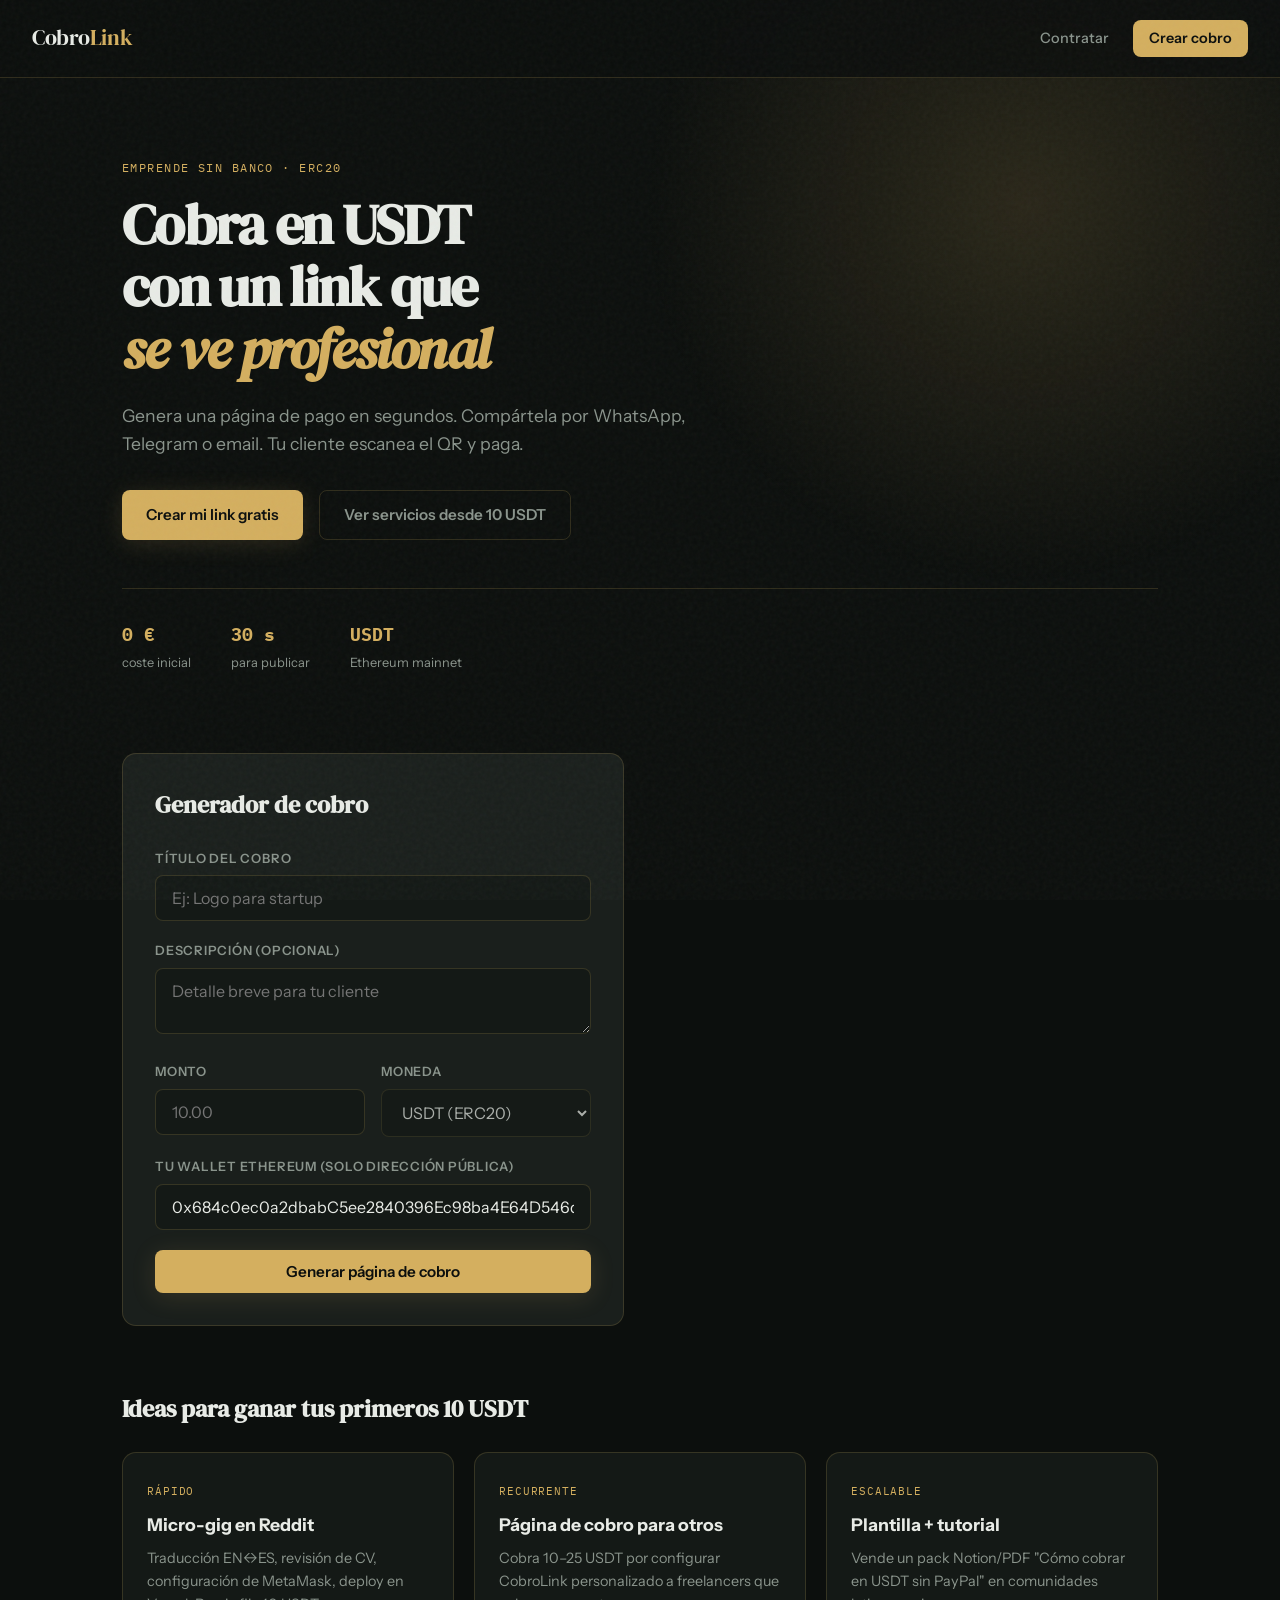
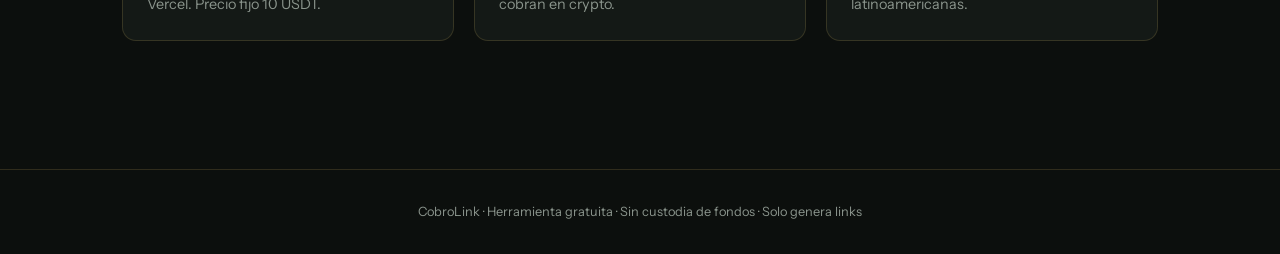
==== index.html @ 2c89b264 "Launch CobroLink: free USDT payment page generator Static site for creating shareable ERC20 payment " ====
<!DOCTYPE html>
<html lang="es">
<head>
  <meta charset="UTF-8">
  <meta name="viewport" content="width=device-width, initial-scale=1.0">
  <title>CobroLink — Página de cobro USDT en 30 segundos</title>
  <meta name="description" content="Genera links de pago profesionales para USDT (ERC20). Gratis, sin registro, listo para compartir.">
  <meta property="og:title" content="CobroLink — Cobra en USDT con un link">
  <meta property="og:description" content="Generador gratis de páginas de cobro USDT (ERC20). Sin registro.">
  <meta property="og:url" content="https://gonner22.github.io/cobrolink/">
  <meta name="twitter:card" content="summary">
  <link rel="preconnect" href="https://fonts.googleapis.com">
  <link rel="preconnect" href="https://fonts.gstatic.com" crossorigin>
  <link href="https://fonts.googleapis.com/css2?family=DM+Serif+Display:ital@0;1&family=IBM+Plex+Mono:wght@400;500;600&family=Instrument+Sans:wght@400;500;600;700&display=swap" rel="stylesheet">
  <link rel="stylesheet" href="styles.css">
</head>
<body>
  <div class="grain"></div>

  <header class="site-header">
    <a href="index.html" class="logo">Cobro<span>Link</span></a>
    <nav>
      <a href="servicios.html">Contratar</a>
      <a href="#generador" class="nav-cta">Crear cobro</a>
    </nav>
  </header>

  <main>
    <section class="hero">
      <p class="eyebrow">Emprende sin banco · ERC20</p>
      <h1>Cobra en USDT con un link que <em>se ve profesional</em></h1>
      <p class="hero-sub">Genera una página de pago en segundos. Compártela por WhatsApp, Telegram o email. Tu cliente escanea el QR y paga.</p>
      <div class="hero-actions">
        <a href="#generador" class="btn btn-primary">Crear mi link gratis</a>
        <a href="servicios.html" class="btn btn-ghost">Ver servicios desde 10 USDT</a>
      </div>
      <div class="hero-stats">
        <div><strong>0 €</strong><span>coste inicial</span></div>
        <div><strong>30 s</strong><span>para publicar</span></div>
        <div><strong>USDT</strong><span>Ethereum mainnet</span></div>
      </div>
    </section>

    <section id="generador" class="generator">
      <div class="generator-card">
        <h2>Generador de cobro</h2>
        <form id="payment-form">
          <label>
            <span>Título del cobro</span>
            <input type="text" id="title" placeholder="Ej: Logo para startup" maxlength="80" required>
          </label>
          <label>
            <span>Descripción (opcional)</span>
            <textarea id="description" rows="2" placeholder="Detalle breve para tu cliente" maxlength="200"></textarea>
          </label>
          <div class="form-row">
            <label>
              <span>Monto</span>
              <input type="number" id="amount" min="0.01" step="0.01" placeholder="10.00" required>
            </label>
            <label>
              <span>Moneda</span>
              <select id="currency" disabled>
                <option value="USDT">USDT (ERC20)</option>
              </select>
            </label>
          </div>
          <label>
            <span>Tu wallet Ethereum (solo dirección pública)</span>
            <input type="text" id="address" pattern="^0x[a-fA-F0-9]{40}$" placeholder="0x..." required>
          </label>
          <button type="submit" class="btn btn-primary btn-full">Generar página de cobro</button>
        </form>
      </div>

      <div id="result" class="result hidden">
        <p class="result-label">Tu link está listo</p>
        <div class="result-url">
          <input type="text" id="share-url" readonly>
          <button type="button" id="copy-link" class="btn btn-secondary">Copiar</button>
        </div>
        <a id="preview-link" href="#" target="_blank" class="btn btn-ghost">Abrir vista previa →</a>
        <div class="share-tips">
          <h3>Cómo conseguir tu primer pago</h3>
          <ol>
            <li>Publica el link en <strong>r/slavelabour</strong> o <strong>r/forhire</strong> ofreciendo un micro-trabajo concreto.</li>
            <li>Comparte en grupos de Telegram/Discord de freelancers crypto.</li>
            <li>Ofrece algo específico: "Landing page en 24h — 10 USDT".</li>
          </ol>
        </div>
      </div>
    </section>

    <section class="ideas">
      <h2>Ideas para ganar tus primeros 10 USDT</h2>
      <div class="idea-grid">
        <article>
          <span class="idea-tag">Rápido</span>
          <h3>Micro-gig en Reddit</h3>
          <p>Traducción EN↔ES, revisión de CV, configuración de MetaMask, deploy en Vercel. Precio fijo 10 USDT.</p>
        </article>
        <article>
          <span class="idea-tag">Recurrente</span>
          <h3>Página de cobro para otros</h3>
          <p>Cobra 10–25 USDT por configurar CobroLink personalizado a freelancers que cobran en crypto.</p>
        </article>
        <article>
          <span class="idea-tag">Escalable</span>
          <h3>Plantilla + tutorial</h3>
          <p>Vende un pack Notion/PDF "Cómo cobrar en USDT sin PayPal" en comunidades latinoamericanas.</p>
        </article>
      </div>
    </section>
  </main>

  <footer class="site-footer">
    <p>CobroLink · Herramienta gratuita · Sin custodia de fondos · Solo genera links</p>
  </footer>

  <script src="app.js"></script>
</body>
</html>
---- styles.css ----
:root {
  --bg: #0c0f0d;
  --bg-elevated: #141916;
  --bg-card: #1a1f1c;
  --border: rgba(212, 175, 95, 0.18);
  --text: #e8ebe6;
  --text-muted: #8a948c;
  --accent: #d4af5f;
  --accent-dim: #a8893f;
  --accent-glow: rgba(212, 175, 95, 0.15);
  --success: #6bcf8e;
  --font-display: "DM Serif Display", Georgia, serif;
  --font-body: "Instrument Sans", system-ui, sans-serif;
  --font-mono: "IBM Plex Mono", monospace;
  --radius: 14px;
  --radius-sm: 8px;
}

*, *::before, *::after { box-sizing: border-box; margin: 0; padding: 0; }

html { scroll-behavior: smooth; }

body {
  font-family: var(--font-body);
  background: var(--bg);
  color: var(--text);
  line-height: 1.6;
  min-height: 100vh;
  position: relative;
}

.grain {
  pointer-events: none;
  position: fixed;
  inset: 0;
  z-index: 1000;
  opacity: 0.04;
  background-image: url("data:image/svg+xml,%3Csvg viewBox='0 0 256 256' xmlns='http://www.w3.org/2000/svg'%3E%3Cfilter id='n'%3E%3CfeTurbulence type='fractalNoise' baseFrequency='0.85' numOctaves='4' stitchTiles='stitch'/%3E%3C/filter%3E%3Crect width='100%25' height='100%25' filter='url(%23n)'/%3E%3C/svg%3E");
}

body::before {
  content: "";
  position: fixed;
  top: -20%;
  right: -10%;
  width: 60vw;
  height: 60vw;
  background: radial-gradient(circle, var(--accent-glow) 0%, transparent 70%);
  pointer-events: none;
}

a { color: var(--accent); text-decoration: none; }
a:hover { color: #ecd592; }

.site-header {
  display: flex;
  align-items: center;
  justify-content: space-between;
  padding: 1.25rem 2rem;
  border-bottom: 1px solid var(--border);
  position: sticky;
  top: 0;
  background: rgba(12, 15, 13, 0.85);
  backdrop-filter: blur(12px);
  z-index: 100;
}

.logo {
  font-family: var(--font-display);
  font-size: 1.35rem;
  color: var(--text);
  letter-spacing: -0.02em;
}

.logo span { color: var(--accent); }

nav { display: flex; gap: 1.5rem; align-items: center; }
nav a { color: var(--text-muted); font-size: 0.9rem; font-weight: 500; }
nav a:hover { color: var(--text); }

.nav-cta {
  background: var(--accent) !important;
  color: var(--bg) !important;
  padding: 0.45rem 1rem;
  border-radius: var(--radius-sm);
  font-weight: 600 !important;
}

.nav-cta:hover { background: #ecd592 !important; }

main { max-width: 1100px; margin: 0 auto; padding: 0 2rem 4rem; }

.hero {
  padding: 5rem 0 3rem;
  animation: fadeUp 0.8s ease both;
}

.hero-compact { padding: 3.5rem 0 2rem; }

@keyframes fadeUp {
  from { opacity: 0; transform: translateY(24px); }
  to { opacity: 1; transform: translateY(0); }
}

.eyebrow {
  font-family: var(--font-mono);
  font-size: 0.75rem;
  text-transform: uppercase;
  letter-spacing: 0.12em;
  color: var(--accent);
  margin-bottom: 1rem;
}

.hero h1 {
  font-family: var(--font-display);
  font-size: clamp(2.2rem, 5vw, 3.5rem);
  line-height: 1.12;
  letter-spacing: -0.03em;
  max-width: 14ch;
  margin-bottom: 1.25rem;
}

.hero h1 em {
  font-style: italic;
  color: var(--accent);
}

.hero-sub {
  font-size: 1.1rem;
  color: var(--text-muted);
  max-width: 52ch;
  margin-bottom: 2rem;
}

.hero-actions { display: flex; flex-wrap: wrap; gap: 1rem; margin-bottom: 3rem; }

.btn {
  display: inline-flex;
  align-items: center;
  justify-content: center;
  padding: 0.75rem 1.5rem;
  border-radius: var(--radius-sm);
  font-family: var(--font-body);
  font-size: 0.95rem;
  font-weight: 600;
  border: none;
  cursor: pointer;
  transition: transform 0.15s, background 0.15s, box-shadow 0.15s;
}

.btn:hover { transform: translateY(-1px); }

.btn-primary {
  background: var(--accent);
  color: var(--bg);
  box-shadow: 0 4px 24px var(--accent-glow);
}

.btn-primary:hover { background: #ecd592; }

.btn-secondary {
  background: var(--bg-card);
  color: var(--text);
  border: 1px solid var(--border);
}

.btn-secondary:hover { border-color: var(--accent); }

.btn-ghost {
  background: transparent;
  color: var(--text-muted);
  border: 1px solid var(--border);
}

.btn-ghost:hover { color: var(--text); border-color: var(--text-muted); }

.btn-full { width: 100%; }

.hero-stats {
  display: flex;
  gap: 2.5rem;
  padding-top: 2rem;
  border-top: 1px solid var(--border);
}

.hero-stats div { display: flex; flex-direction: column; gap: 0.2rem; }
.hero-stats strong { font-family: var(--font-mono); font-size: 1.1rem; color: var(--accent); }
.hero-stats span { font-size: 0.8rem; color: var(--text-muted); }

.generator {
  display: grid;
  grid-template-columns: 1fr 1fr;
  gap: 2rem;
  align-items: start;
  padding: 2rem 0 4rem;
}

@media (max-width: 800px) {
  .generator { grid-template-columns: 1fr; }
  .hero-stats { flex-direction: column; gap: 1rem; }
  .site-header { padding: 1rem 1.25rem; }
  main { padding: 0 1.25rem 3rem; }
}

.generator-card, .result, .service-card, .pay-card {
  background: var(--bg-card);
  border: 1px solid var(--border);
  border-radius: var(--radius);
  padding: 2rem;
}

.generator-card h2, .ideas h2, .how-it-works h2, .services + .how-it-works h2 {
  font-family: var(--font-display);
  font-size: 1.5rem;
  margin-bottom: 1.5rem;
}

label { display: block; margin-bottom: 1.25rem; }
label span {
  display: block;
  font-size: 0.8rem;
  font-weight: 600;
  color: var(--text-muted);
  margin-bottom: 0.4rem;
  text-transform: uppercase;
  letter-spacing: 0.06em;
}

input, textarea, select {
  width: 100%;
  padding: 0.75rem 1rem;
  background: var(--bg-elevated);
  border: 1px solid var(--border);
  border-radius: var(--radius-sm);
  color: var(--text);
  font-family: var(--font-body);
  font-size: 1rem;
  transition: border-color 0.15s;
}

input:focus, textarea:focus, select:focus {
  outline: none;
  border-color: var(--accent);
}

.form-row { display: grid; grid-template-columns: 1fr 1fr; gap: 1rem; }

.hidden { display: none !important; }

.result { animation: fadeUp 0.5s ease both; }

.result-label {
  font-family: var(--font-mono);
  font-size: 0.75rem;
  text-transform: uppercase;
  letter-spacing: 0.1em;
  color: var(--success);
  margin-bottom: 0.75rem;
}

.result-url {
  display: flex;
  gap: 0.5rem;
  margin-bottom: 1rem;
}

.result-url input {
  font-family: var(--font-mono);
  font-size: 0.8rem;
}

.share-tips {
  margin-top: 2rem;
  padding-top: 1.5rem;
  border-top: 1px solid var(--border);
}

.share-tips h3 { font-size: 1rem; margin-bottom: 0.75rem; }
.share-tips ol { padding-left: 1.25rem; color: var(--text-muted); font-size: 0.9rem; }
.share-tips li { margin-bottom: 0.5rem; }

.ideas { padding-bottom: 4rem; }

.idea-grid {
  display: grid;
  grid-template-columns: repeat(auto-fit, minmax(260px, 1fr));
  gap: 1.25rem;
  margin-top: 1.5rem;
}

.idea-grid article {
  background: var(--bg-elevated);
  border: 1px solid var(--border);
  border-radius: var(--radius);
  padding: 1.5rem;
  transition: border-color 0.2s;
}

.idea-grid article:hover { border-color: var(--accent-dim); }

.idea-tag {
  font-family: var(--font-mono);
  font-size: 0.7rem;
  text-transform: uppercase;
  letter-spacing: 0.08em;
  color: var(--accent);
}

.idea-grid h3 { font-size: 1.1rem; margin: 0.5rem 0; }
.idea-grid p { font-size: 0.9rem; color: var(--text-muted); }

.services {
  display: grid;
  grid-template-columns: repeat(auto-fit, minmax(280px, 1fr));
  gap: 1.5rem;
  padding-bottom: 3rem;
}

.service-card.featured {
  border-color: var(--accent-dim);
  box-shadow: 0 0 40px var(--accent-glow);
}

.service-header {
  display: flex;
  justify-content: space-between;
  align-items: flex-start;
  margin-bottom: 1rem;
}

.service-header h2 { font-family: var(--font-display); font-size: 1.25rem; max-width: 70%; }

.service-price {
  font-family: var(--font-mono);
  font-size: 1.75rem;
  color: var(--accent);
  line-height: 1;
}

.service-price small { font-size: 0.85rem; color: var(--text-muted); }

.service-card p { color: var(--text-muted); font-size: 0.9rem; margin-bottom: 1rem; }
.service-card ul { list-style: none; margin-bottom: 1.5rem; }

.service-card li {
  font-size: 0.85rem;
  color: var(--text-muted);
  padding: 0.35rem 0;
  padding-left: 1.25rem;
  position: relative;
}

.service-card li::before {
  content: "→";
  position: absolute;
  left: 0;
  color: var(--accent);
}

.how-it-works {
  padding: 2rem 0 3rem;
  border-top: 1px solid var(--border);
}

.steps-row {
  display: grid;
  grid-template-columns: repeat(auto-fit, minmax(180px, 1fr));
  gap: 1.5rem;
  margin: 1.5rem 0 2rem;
}

.steps-row div span {
  display: flex;
  align-items: center;
  justify-content: center;
  width: 2rem;
  height: 2rem;
  background: var(--accent-glow);
  border: 1px solid var(--border);
  border-radius: 50%;
  font-family: var(--font-mono);
  font-size: 0.85rem;
  color: var(--accent);
  margin-bottom: 0.75rem;
}

.steps-row p { font-size: 0.9rem; color: var(--text-muted); }

.contact-note { font-size: 0.95rem; margin-bottom: 0.5rem; }
.edit-hint { font-size: 0.8rem; color: var(--text-muted); }
.edit-hint code {
  font-family: var(--font-mono);
  background: var(--bg-elevated);
  padding: 0.15rem 0.4rem;
  border-radius: 4px;
}

.site-footer {
  text-align: center;
  padding: 2rem;
  border-top: 1px solid var(--border);
  font-size: 0.8rem;
  color: var(--text-muted);
}

.pay-page { display: flex; flex-direction: column; min-height: 100vh; }

.pay-main {
  flex: 1;
  display: flex;
  flex-direction: column;
  align-items: center;
  justify-content: center;
  padding: 2rem 1.25rem;
  max-width: 480px;
  margin: 0 auto;
  width: 100%;
}

.pay-card { width: 100%; text-align: center; animation: fadeUp 0.6s ease both; }

.pay-badge {
  font-family: var(--font-mono);
  font-size: 0.7rem;
  text-transform: uppercase;
  letter-spacing: 0.12em;
  color: var(--accent);
  margin-bottom: 0.75rem;
}

.pay-card h1 {
  font-family: var(--font-display);
  font-size: 1.75rem;
  margin-bottom: 0.5rem;
  line-height: 1.2;
}

.pay-description {
  color: var(--text-muted);
  font-size: 0.95rem;
  margin-bottom: 1.5rem;
}

.pay-amount-block {
  background: var(--bg-elevated);
  border: 1px solid var(--border);
  border-radius: var(--radius);
  padding: 1.5rem;
  margin: 1.5rem 0;
}

.pay-amount-label {
  display: block;
  font-size: 0.75rem;
  text-transform: uppercase;
  letter-spacing: 0.08em;
  color: var(--text-muted);
  margin-bottom: 0.5rem;
}

.pay-amount {
  font-family: var(--font-mono);
  font-size: 2.5rem;
  font-weight: 600;
  color: var(--accent);
  line-height: 1;
}

.pay-currency { font-size: 1rem; color: var(--text-muted); margin-left: 0.25rem; }
.pay-network { display: block; font-size: 0.75rem; color: var(--text-muted); margin-top: 0.5rem; }

.qr-wrap {
  display: inline-block;
  padding: 0.75rem;
  background: #fff;
  border-radius: var(--radius-sm);
  margin-bottom: 1.25rem;
}

.address-block { text-align: left; margin-bottom: 1.5rem; }
.address-block span {
  display: block;
  font-size: 0.75rem;
  text-transform: uppercase;
  letter-spacing: 0.06em;
  color: var(--text-muted);
  margin-bottom: 0.5rem;
}

.address-block code {
  display: block;
  font-family: var(--font-mono);
  font-size: 0.72rem;
  word-break: break-all;
  background: var(--bg-elevated);
  padding: 0.75rem;
  border-radius: var(--radius-sm);
  border: 1px solid var(--border);
  margin-bottom: 0.75rem;
  line-height: 1.5;
}

.pay-steps { text-align: left; margin-top: 1.5rem; }
.pay-steps h2 { font-size: 0.9rem; margin-bottom: 0.75rem; }
.pay-steps ol { padding-left: 1.25rem; font-size: 0.85rem; color: var(--text-muted); }
.pay-steps li { margin-bottom: 0.4rem; }

.pay-warning {
  margin-top: 1.5rem;
  font-size: 0.75rem;
  color: var(--text-muted);
  text-align: left;
  padding: 0.75rem;
  background: rgba(212, 175, 95, 0.06);
  border-radius: var(--radius-sm);
  border: 1px solid var(--border);
}

.pay-footer {
  margin-top: 1.5rem;
  font-size: 0.8rem;
  color: var(--text-muted);
}

.pay-card.error { border-color: #cf6b6b; }
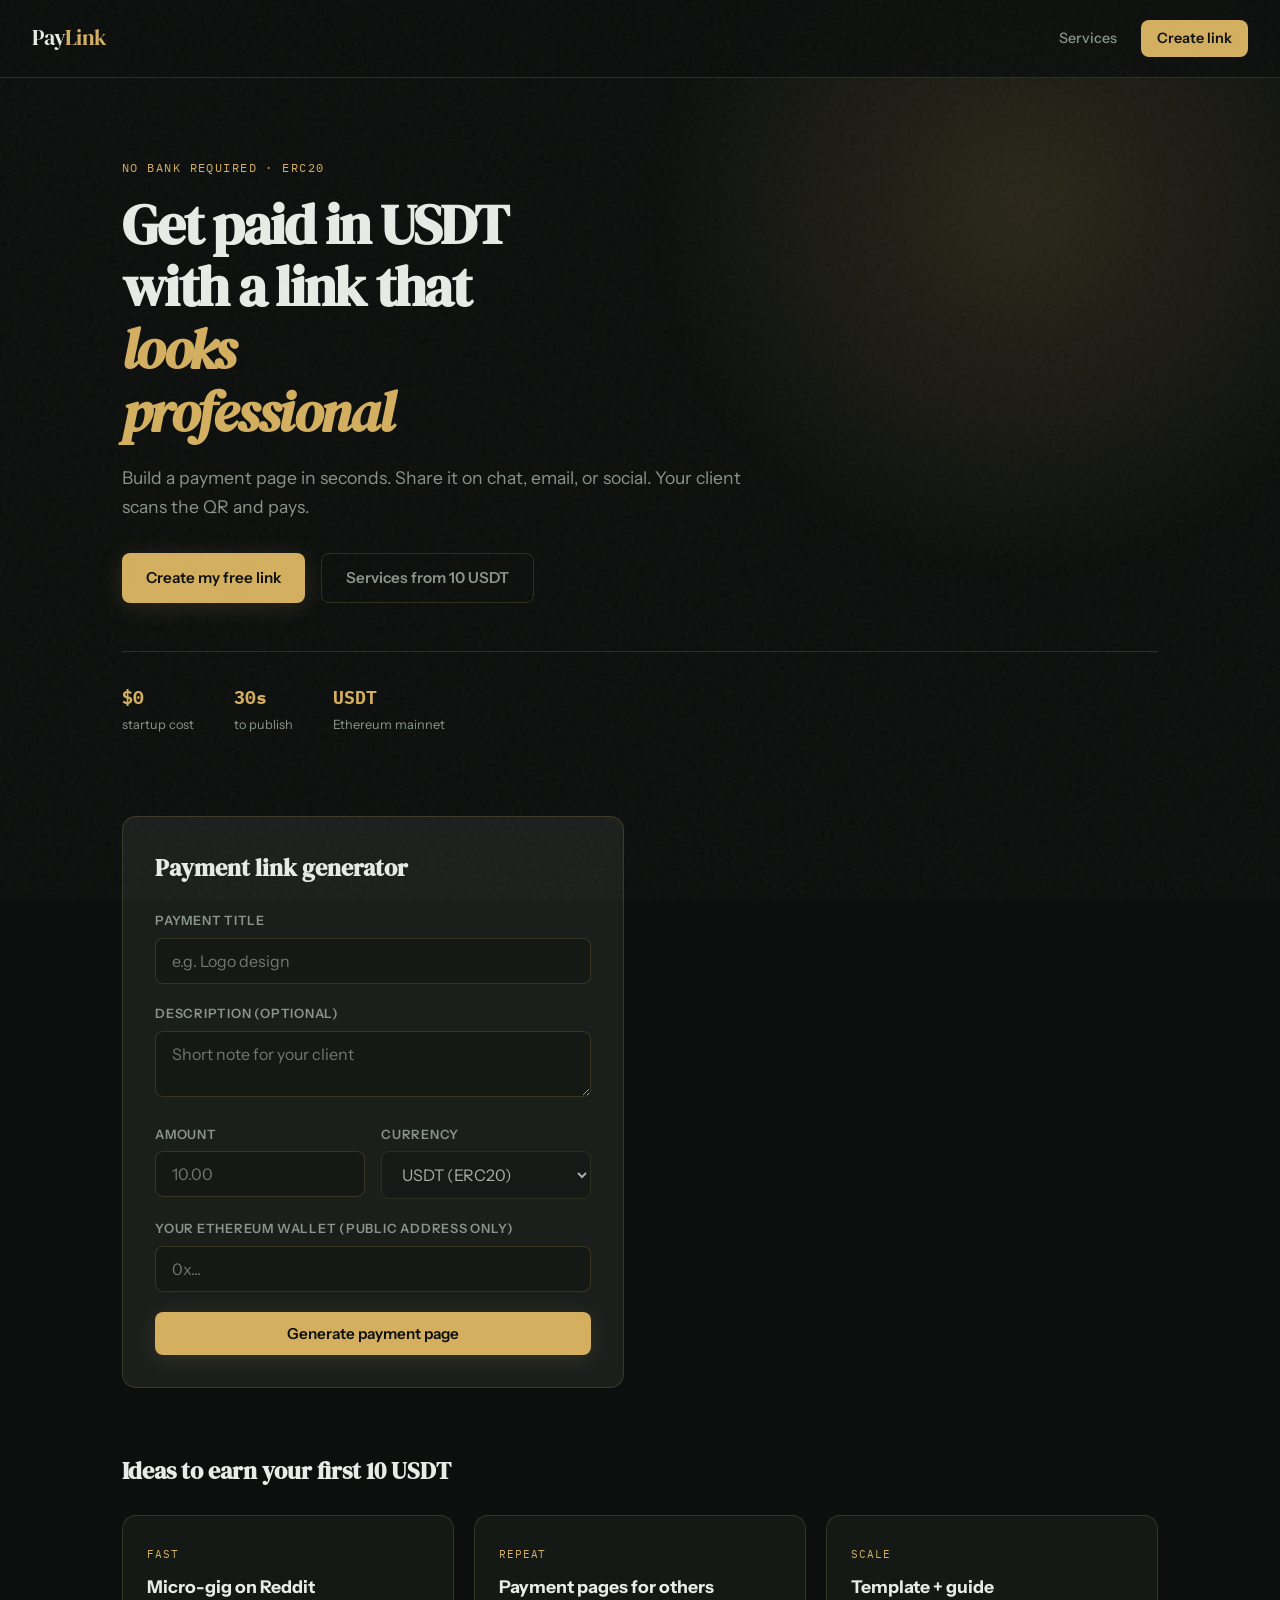
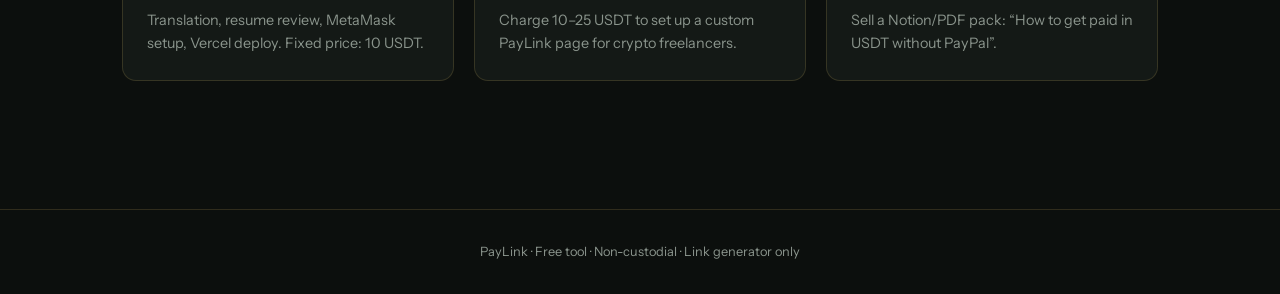
==== commit de3c74b0: "Initial release: PayLink USDT payment page generator Static, non-custodial tool for creating shareab" ====
--- a/index.html
+++ b/index.html
@@ -1,13 +1,12 @@
 <!DOCTYPE html>
-<html lang="es">
+<html lang="en">
 <head>
   <meta charset="UTF-8">
   <meta name="viewport" content="width=device-width, initial-scale=1.0">
-  <title>CobroLink — Página de cobro USDT en 30 segundos</title>
-  <meta name="description" content="Genera links de pago profesionales para USDT (ERC20). Gratis, sin registro, listo para compartir.">
-  <meta property="og:title" content="CobroLink — Cobra en USDT con un link">
-  <meta property="og:description" content="Generador gratis de páginas de cobro USDT (ERC20). Sin registro.">
-  <meta property="og:url" content="https://gonner22.github.io/cobrolink/">
+  <title>PayLink — USDT payment page in 30 seconds</title>
+  <meta name="description" content="Create professional USDT (ERC20) payment links. Free, no signup, ready to share.">
+  <meta property="og:title" content="PayLink — Get paid in USDT with a link">
+  <meta property="og:description" content="Free USDT (ERC20) payment page generator. No signup required.">
   <meta name="twitter:card" content="summary">
   <link rel="preconnect" href="https://fonts.googleapis.com">
   <link rel="preconnect" href="https://fonts.gstatic.com" crossorigin>
@@ -18,103 +17,103 @@
   <div class="grain"></div>
 
   <header class="site-header">
-    <a href="index.html" class="logo">Cobro<span>Link</span></a>
+    <a href="index.html" class="logo">Pay<span>Link</span></a>
     <nav>
-      <a href="servicios.html">Contratar</a>
-      <a href="#generador" class="nav-cta">Crear cobro</a>
+      <a href="services.html">Services</a>
+      <a href="#generator" class="nav-cta">Create link</a>
     </nav>
   </header>
 
   <main>
     <section class="hero">
-      <p class="eyebrow">Emprende sin banco · ERC20</p>
-      <h1>Cobra en USDT con un link que <em>se ve profesional</em></h1>
-      <p class="hero-sub">Genera una página de pago en segundos. Compártela por WhatsApp, Telegram o email. Tu cliente escanea el QR y paga.</p>
+      <p class="eyebrow">No bank required · ERC20</p>
+      <h1>Get paid in USDT with a link that <em>looks professional</em></h1>
+      <p class="hero-sub">Build a payment page in seconds. Share it on chat, email, or social. Your client scans the QR and pays.</p>
       <div class="hero-actions">
-        <a href="#generador" class="btn btn-primary">Crear mi link gratis</a>
-        <a href="servicios.html" class="btn btn-ghost">Ver servicios desde 10 USDT</a>
+        <a href="#generator" class="btn btn-primary">Create my free link</a>
+        <a href="services.html" class="btn btn-ghost">Services from 10 USDT</a>
       </div>
       <div class="hero-stats">
-        <div><strong>0 €</strong><span>coste inicial</span></div>
-        <div><strong>30 s</strong><span>para publicar</span></div>
+        <div><strong>$0</strong><span>startup cost</span></div>
+        <div><strong>30s</strong><span>to publish</span></div>
         <div><strong>USDT</strong><span>Ethereum mainnet</span></div>
       </div>
     </section>
 
-    <section id="generador" class="generator">
+    <section id="generator" class="generator">
       <div class="generator-card">
-        <h2>Generador de cobro</h2>
+        <h2>Payment link generator</h2>
         <form id="payment-form">
           <label>
-            <span>Título del cobro</span>
-            <input type="text" id="title" placeholder="Ej: Logo para startup" maxlength="80" required>
+            <span>Payment title</span>
+            <input type="text" id="title" placeholder="e.g. Logo design" maxlength="80" required>
           </label>
           <label>
-            <span>Descripción (opcional)</span>
-            <textarea id="description" rows="2" placeholder="Detalle breve para tu cliente" maxlength="200"></textarea>
+            <span>Description (optional)</span>
+            <textarea id="description" rows="2" placeholder="Short note for your client" maxlength="200"></textarea>
           </label>
           <div class="form-row">
             <label>
-              <span>Monto</span>
+              <span>Amount</span>
               <input type="number" id="amount" min="0.01" step="0.01" placeholder="10.00" required>
             </label>
             <label>
-              <span>Moneda</span>
+              <span>Currency</span>
               <select id="currency" disabled>
                 <option value="USDT">USDT (ERC20)</option>
               </select>
             </label>
           </div>
           <label>
-            <span>Tu wallet Ethereum (solo dirección pública)</span>
+            <span>Your Ethereum wallet (public address only)</span>
             <input type="text" id="address" pattern="^0x[a-fA-F0-9]{40}$" placeholder="0x..." required>
           </label>
-          <button type="submit" class="btn btn-primary btn-full">Generar página de cobro</button>
+          <button type="submit" class="btn btn-primary btn-full">Generate payment page</button>
         </form>
       </div>
 
       <div id="result" class="result hidden">
-        <p class="result-label">Tu link está listo</p>
+        <p class="result-label">Your link is ready</p>
         <div class="result-url">
           <input type="text" id="share-url" readonly>
-          <button type="button" id="copy-link" class="btn btn-secondary">Copiar</button>
+          <button type="button" id="copy-link" class="btn btn-secondary">Copy</button>
         </div>
-        <a id="preview-link" href="#" target="_blank" class="btn btn-ghost">Abrir vista previa →</a>
+        <a id="preview-link" href="#" target="_blank" class="btn btn-ghost">Open preview →</a>
         <div class="share-tips">
-          <h3>Cómo conseguir tu primer pago</h3>
+          <h3>How to land your first payment</h3>
           <ol>
-            <li>Publica el link en <strong>r/slavelabour</strong> o <strong>r/forhire</strong> ofreciendo un micro-trabajo concreto.</li>
-            <li>Comparte en grupos de Telegram/Discord de freelancers crypto.</li>
-            <li>Ofrece algo específico: "Landing page en 24h — 10 USDT".</li>
+            <li>Post your link on <strong>r/slavelabour</strong> or <strong>r/forhire</strong> with a specific micro-task.</li>
+            <li>Share in freelance or crypto communities on Telegram or Discord.</li>
+            <li>Offer something concrete: “Simple landing page in 24h — 10 USDT”.</li>
           </ol>
         </div>
       </div>
     </section>
 
     <section class="ideas">
-      <h2>Ideas para ganar tus primeros 10 USDT</h2>
+      <h2>Ideas to earn your first 10 USDT</h2>
       <div class="idea-grid">
         <article>
-          <span class="idea-tag">Rápido</span>
-          <h3>Micro-gig en Reddit</h3>
-          <p>Traducción EN↔ES, revisión de CV, configuración de MetaMask, deploy en Vercel. Precio fijo 10 USDT.</p>
+          <span class="idea-tag">Fast</span>
+          <h3>Micro-gig on Reddit</h3>
+          <p>Translation, resume review, MetaMask setup, Vercel deploy. Fixed price: 10 USDT.</p>
         </article>
         <article>
-          <span class="idea-tag">Recurrente</span>
-          <h3>Página de cobro para otros</h3>
-          <p>Cobra 10–25 USDT por configurar CobroLink personalizado a freelancers que cobran en crypto.</p>
+          <span class="idea-tag">Repeat</span>
+          <h3>Payment pages for others</h3>
+          <p>Charge 10–25 USDT to set up a custom PayLink page for crypto freelancers.</p>
         </article>
         <article>
-          <span class="idea-tag">Escalable</span>
-          <h3>Plantilla + tutorial</h3>
-          <p>Vende un pack Notion/PDF "Cómo cobrar en USDT sin PayPal" en comunidades latinoamericanas.</p>
+          <span class="idea-tag">Scale</span>
+          <h3>Template + guide</h3>
+          <p>Sell a Notion/PDF pack: “How to get paid in USDT without PayPal”.</p>
         </article>
       </div>
     </section>
   </main>
 
   <footer class="site-footer">
-    <p>CobroLink · Herramienta gratuita · Sin custodia de fondos · Solo genera links</p>
+    <p>PayLink · Free tool · Non-custodial · Link generator only</p>
   </footer>
 
   <script src="app.js"></script>
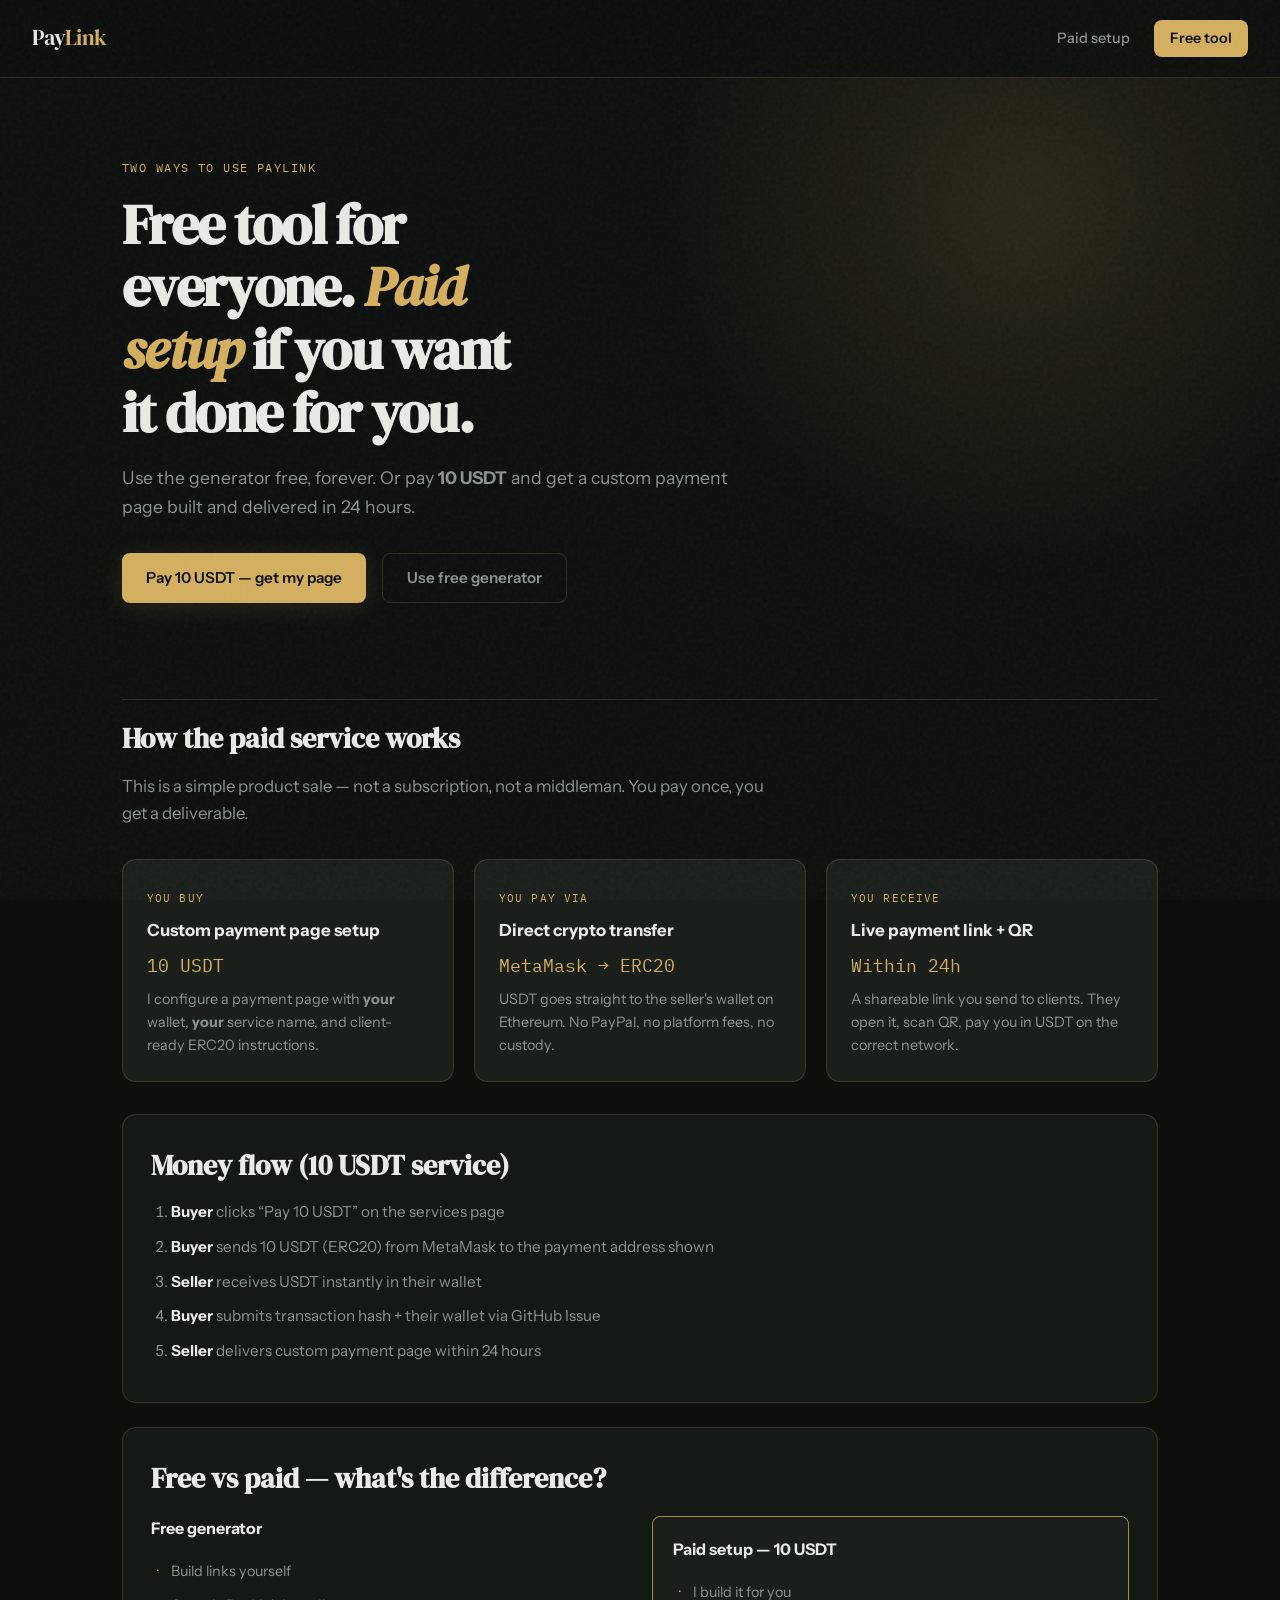
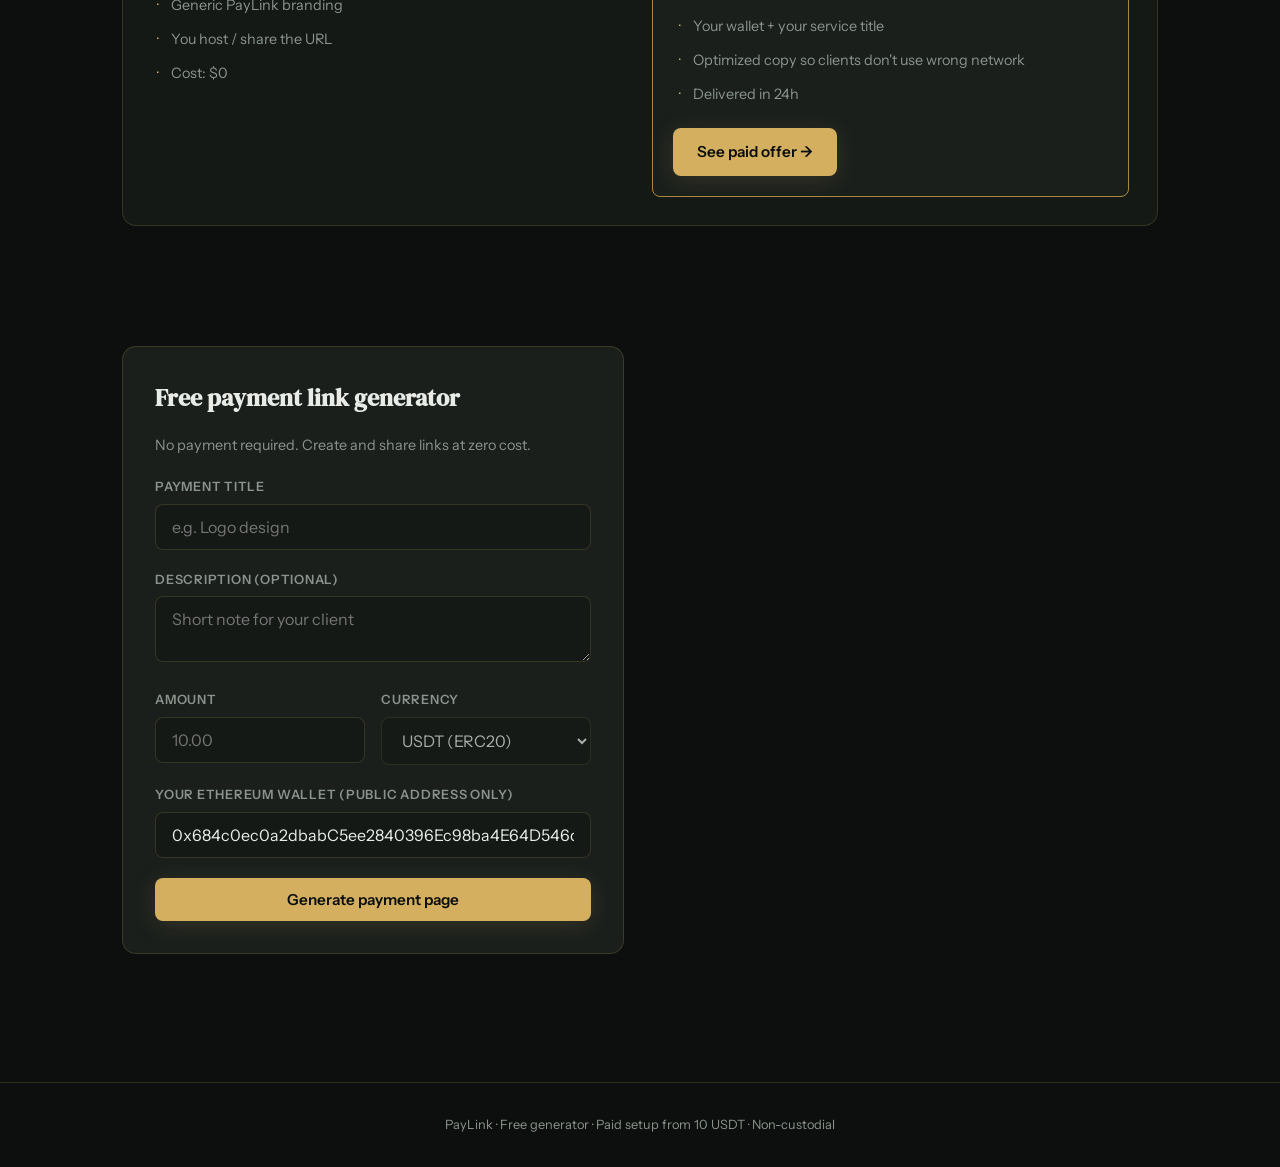
==== commit b8338c6b: "Clarify monetization: free tool vs 10 USDT paid setup Explain product, money flow, deliverables, and" ====
--- a/index.html
+++ b/index.html
@@ -3,15 +3,16 @@
 <head>
   <meta charset="UTF-8">
   <meta name="viewport" content="width=device-width, initial-scale=1.0">
-  <title>PayLink — USDT payment page in 30 seconds</title>
-  <meta name="description" content="Create professional USDT (ERC20) payment links. Free, no signup, ready to share.">
-  <meta property="og:title" content="PayLink — Get paid in USDT with a link">
-  <meta property="og:description" content="Free USDT (ERC20) payment page generator. No signup required.">
+  <title>PayLink — Free USDT links + paid setup from 10 USDT</title>
+  <meta name="description" content="Free USDT payment link generator. Or pay 10 USDT for a done-for-you custom payment page in 24h.">
+  <meta property="og:title" content="PayLink — Get paid in USDT">
+  <meta property="og:description" content="Free tool + paid setup service. 10 USDT for a custom payment page.">
   <meta name="twitter:card" content="summary">
   <link rel="preconnect" href="https://fonts.googleapis.com">
   <link rel="preconnect" href="https://fonts.gstatic.com" crossorigin>
   <link href="https://fonts.googleapis.com/css2?family=DM+Serif+Display:ital@0;1&family=IBM+Plex+Mono:wght@400;500;600&family=Instrument+Sans:wght@400;500;600;700&display=swap" rel="stylesheet">
   <link rel="stylesheet" href="styles.css">
+  <script src="config.js"></script>
 </head>
 <body>
   <div class="grain"></div>
@@ -19,30 +20,88 @@
   <header class="site-header">
     <a href="index.html" class="logo">Pay<span>Link</span></a>
     <nav>
-      <a href="services.html">Services</a>
-      <a href="#generator" class="nav-cta">Create link</a>
+      <a href="services.html">Paid setup</a>
+      <a href="#generator" class="nav-cta">Free tool</a>
     </nav>
   </header>
 
   <main>
     <section class="hero">
-      <p class="eyebrow">No bank required · ERC20</p>
-      <h1>Get paid in USDT with a link that <em>looks professional</em></h1>
-      <p class="hero-sub">Build a payment page in seconds. Share it on chat, email, or social. Your client scans the QR and pays.</p>
+      <p class="eyebrow">Two ways to use PayLink</p>
+      <h1>Free tool for everyone. <em>Paid setup</em> if you want it done for you.</h1>
+      <p class="hero-sub">Use the generator free, forever. Or pay <strong>10 USDT</strong> and get a custom payment page built and delivered in 24 hours.</p>
       <div class="hero-actions">
-        <a href="#generator" class="btn btn-primary">Create my free link</a>
-        <a href="services.html" class="btn btn-ghost">Services from 10 USDT</a>
+        <a id="offer-pay" class="btn btn-primary" href="services.html">Pay 10 USDT — get my page</a>
+        <a href="#generator" class="btn btn-ghost">Use free generator</a>
       </div>
-      <div class="hero-stats">
-        <div><strong>$0</strong><span>startup cost</span></div>
-        <div><strong>30s</strong><span>to publish</span></div>
-        <div><strong>USDT</strong><span>Ethereum mainnet</span></div>
+    </section>
+
+    <section class="money-model">
+      <h2>How the paid service works</h2>
+      <p class="section-lead">This is a simple product sale — not a subscription, not a middleman. You pay once, you get a deliverable.</p>
+
+      <div class="model-grid">
+        <article class="model-card">
+          <span class="model-step">You buy</span>
+          <h3>Custom payment page setup</h3>
+          <p class="model-price">10 USDT</p>
+          <p>I configure a payment page with <strong>your</strong> wallet, <strong>your</strong> service name, and client-ready ERC20 instructions.</p>
+        </article>
+        <article class="model-card">
+          <span class="model-step">You pay via</span>
+          <h3>Direct crypto transfer</h3>
+          <p class="model-price">MetaMask → ERC20</p>
+          <p>USDT goes straight to the seller's wallet on Ethereum. No PayPal, no platform fees, no custody.</p>
+        </article>
+        <article class="model-card">
+          <span class="model-step">You receive</span>
+          <h3>Live payment link + QR</h3>
+          <p class="model-price">Within 24h</p>
+          <p>A shareable link you send to clients. They open it, scan QR, pay you in USDT on the correct network.</p>
+        </article>
+      </div>
+
+      <div class="flow-box">
+        <h3>Money flow (10 USDT service)</h3>
+        <ol class="flow-list">
+          <li><strong>Buyer</strong> clicks “Pay 10 USDT” on the services page</li>
+          <li><strong>Buyer</strong> sends 10 USDT (ERC20) from MetaMask to the payment address shown</li>
+          <li><strong>Seller</strong> receives USDT instantly in their wallet</li>
+          <li><strong>Buyer</strong> submits transaction hash + their wallet via GitHub Issue</li>
+          <li><strong>Seller</strong> delivers custom payment page within 24 hours</li>
+        </ol>
+      </div>
+
+      <div class="compare-box">
+        <h3>Free vs paid — what's the difference?</h3>
+        <div class="compare-grid">
+          <div>
+            <h4>Free generator</h4>
+            <ul>
+              <li>Build links yourself</li>
+              <li>Generic PayLink branding</li>
+              <li>You host / share the URL</li>
+              <li>Cost: $0</li>
+            </ul>
+          </div>
+          <div class="compare-paid">
+            <h4>Paid setup — 10 USDT</h4>
+            <ul>
+              <li>I build it for you</li>
+              <li>Your wallet + your service title</li>
+              <li>Optimized copy so clients don't use wrong network</li>
+              <li>Delivered in 24h</li>
+            </ul>
+            <a href="services.html" class="btn btn-primary">See paid offer →</a>
+          </div>
+        </div>
       </div>
     </section>
 
     <section id="generator" class="generator">
       <div class="generator-card">
-        <h2>Payment link generator</h2>
+        <h2>Free payment link generator</h2>
+        <p class="generator-note">No payment required. Create and share links at zero cost.</p>
         <form id="payment-form">
           <label>
             <span>Payment title</span>
@@ -79,41 +138,12 @@
           <button type="button" id="copy-link" class="btn btn-secondary">Copy</button>
         </div>
         <a id="preview-link" href="#" target="_blank" class="btn btn-ghost">Open preview →</a>
-        <div class="share-tips">
-          <h3>How to land your first payment</h3>
-          <ol>
-            <li>Post your link on <strong>r/slavelabour</strong> or <strong>r/forhire</strong> with a specific micro-task.</li>
-            <li>Share in freelance or crypto communities on Telegram or Discord.</li>
-            <li>Offer something concrete: “Simple landing page in 24h — 10 USDT”.</li>
-          </ol>
-        </div>
-      </div>
-    </section>
-
-    <section class="ideas">
-      <h2>Ideas to earn your first 10 USDT</h2>
-      <div class="idea-grid">
-        <article>
-          <span class="idea-tag">Fast</span>
-          <h3>Micro-gig on Reddit</h3>
-          <p>Translation, resume review, MetaMask setup, Vercel deploy. Fixed price: 10 USDT.</p>
-        </article>
-        <article>
-          <span class="idea-tag">Repeat</span>
-          <h3>Payment pages for others</h3>
-          <p>Charge 10–25 USDT to set up a custom PayLink page for crypto freelancers.</p>
-        </article>
-        <article>
-          <span class="idea-tag">Scale</span>
-          <h3>Template + guide</h3>
-          <p>Sell a Notion/PDF pack: “How to get paid in USDT without PayPal”.</p>
-        </article>
       </div>
     </section>
   </main>
 
   <footer class="site-footer">
-    <p>PayLink · Free tool · Non-custodial · Link generator only</p>
+    <p>PayLink · Free generator · Paid setup from 10 USDT · Non-custodial</p>
   </footer>
 
   <script src="app.js"></script>
--- a/styles.css
+++ b/styles.css
@@ -523,3 +523,201 @@
 }
 
 .pay-card.error { border-color: #cf6b6b; }
+
+.section-lead {
+  color: var(--text-muted);
+  font-size: 1.05rem;
+  max-width: 60ch;
+  margin-bottom: 2rem;
+}
+
+.money-model {
+  padding: 1rem 0 4rem;
+  border-top: 1px solid var(--border);
+}
+
+.money-model h2,
+.offer-detail h2,
+.flow-box h3,
+.compare-box h3,
+.faq-box h3 {
+  font-family: var(--font-display);
+  font-size: 1.75rem;
+  margin-bottom: 0.75rem;
+}
+
+.model-grid {
+  display: grid;
+  grid-template-columns: repeat(auto-fit, minmax(240px, 1fr));
+  gap: 1.25rem;
+  margin-bottom: 2rem;
+}
+
+.model-card {
+  background: var(--bg-card);
+  border: 1px solid var(--border);
+  border-radius: var(--radius);
+  padding: 1.5rem;
+}
+
+.model-step {
+  font-family: var(--font-mono);
+  font-size: 0.7rem;
+  text-transform: uppercase;
+  letter-spacing: 0.1em;
+  color: var(--accent);
+}
+
+.model-card h3 { font-size: 1.05rem; margin: 0.5rem 0; }
+.model-price {
+  font-family: var(--font-mono);
+  font-size: 1.1rem;
+  color: var(--accent);
+  margin-bottom: 0.5rem;
+}
+.model-card p:last-child { font-size: 0.9rem; color: var(--text-muted); }
+
+.flow-box,
+.compare-box,
+.faq-box,
+.offer-box {
+  background: var(--bg-elevated);
+  border: 1px solid var(--border);
+  border-radius: var(--radius);
+  padding: 1.75rem;
+  margin-bottom: 1.5rem;
+}
+
+.flow-list {
+  padding-left: 1.25rem;
+  color: var(--text-muted);
+  font-size: 0.95rem;
+}
+
+.flow-list li { margin-bottom: 0.65rem; }
+.flow-list strong { color: var(--text); }
+
+.compare-grid {
+  display: grid;
+  grid-template-columns: 1fr 1fr;
+  gap: 1.5rem;
+  margin-top: 1rem;
+}
+
+@media (max-width: 700px) {
+  .compare-grid { grid-template-columns: 1fr; }
+}
+
+.compare-grid h4 { margin-bottom: 0.75rem; font-size: 1rem; }
+.compare-grid ul { list-style: none; font-size: 0.9rem; color: var(--text-muted); }
+.compare-grid li {
+  padding: 0.35rem 0 0.35rem 1.25rem;
+  position: relative;
+}
+.compare-grid li::before {
+  content: "·";
+  position: absolute;
+  left: 0.35rem;
+  color: var(--accent);
+}
+
+.compare-paid {
+  background: var(--bg-card);
+  border: 1px solid var(--accent-dim);
+  border-radius: var(--radius-sm);
+  padding: 1.25rem;
+}
+
+.compare-paid .btn { margin-top: 1rem; }
+
+.generator-note {
+  font-size: 0.9rem;
+  color: var(--text-muted);
+  margin: -0.5rem 0 1.25rem;
+}
+
+.offer-detail { padding-bottom: 3rem; }
+
+.deliverables { margin: 1.5rem 0; }
+
+.check-list {
+  list-style: none;
+  margin-top: 0.75rem;
+}
+
+.check-list li {
+  padding: 0.45rem 0 0.45rem 1.75rem;
+  position: relative;
+  font-size: 0.95rem;
+  color: var(--text-muted);
+}
+
+.check-list li::before {
+  content: "✓";
+  position: absolute;
+  left: 0;
+  color: var(--success);
+  font-weight: 700;
+}
+
+.price-box {
+  text-align: center;
+  padding: 2rem 1.5rem;
+  background: var(--bg-card);
+  border: 1px solid var(--accent-dim);
+  border-radius: var(--radius);
+  margin-top: 1.5rem;
+}
+
+.price-label {
+  display: block;
+  font-size: 0.75rem;
+  text-transform: uppercase;
+  letter-spacing: 0.08em;
+  color: var(--text-muted);
+}
+
+.price-amount {
+  display: block;
+  font-family: var(--font-mono);
+  font-size: 2.75rem;
+  color: var(--accent);
+  margin: 0.25rem 0;
+}
+
+.price-note {
+  display: block;
+  font-size: 0.8rem;
+  color: var(--text-muted);
+  margin-bottom: 1.25rem;
+}
+
+.numbered-detail li {
+  margin-bottom: 1.25rem;
+  list-style: decimal;
+}
+
+.numbered-detail li span {
+  display: block;
+  margin-top: 0.25rem;
+  font-size: 0.88rem;
+  color: var(--text-muted);
+  font-weight: 400;
+}
+
+.contact-inline { display: block; margin-top: 0.25rem; }
+
+.faq-list { margin-top: 1rem; }
+.faq-list dt {
+  font-weight: 600;
+  font-size: 0.95rem;
+  margin-top: 1rem;
+}
+.faq-list dd {
+  font-size: 0.9rem;
+  color: var(--text-muted);
+  margin: 0.35rem 0 0;
+  padding-left: 0;
+}
+
+.contact-note a { color: var(--accent); }
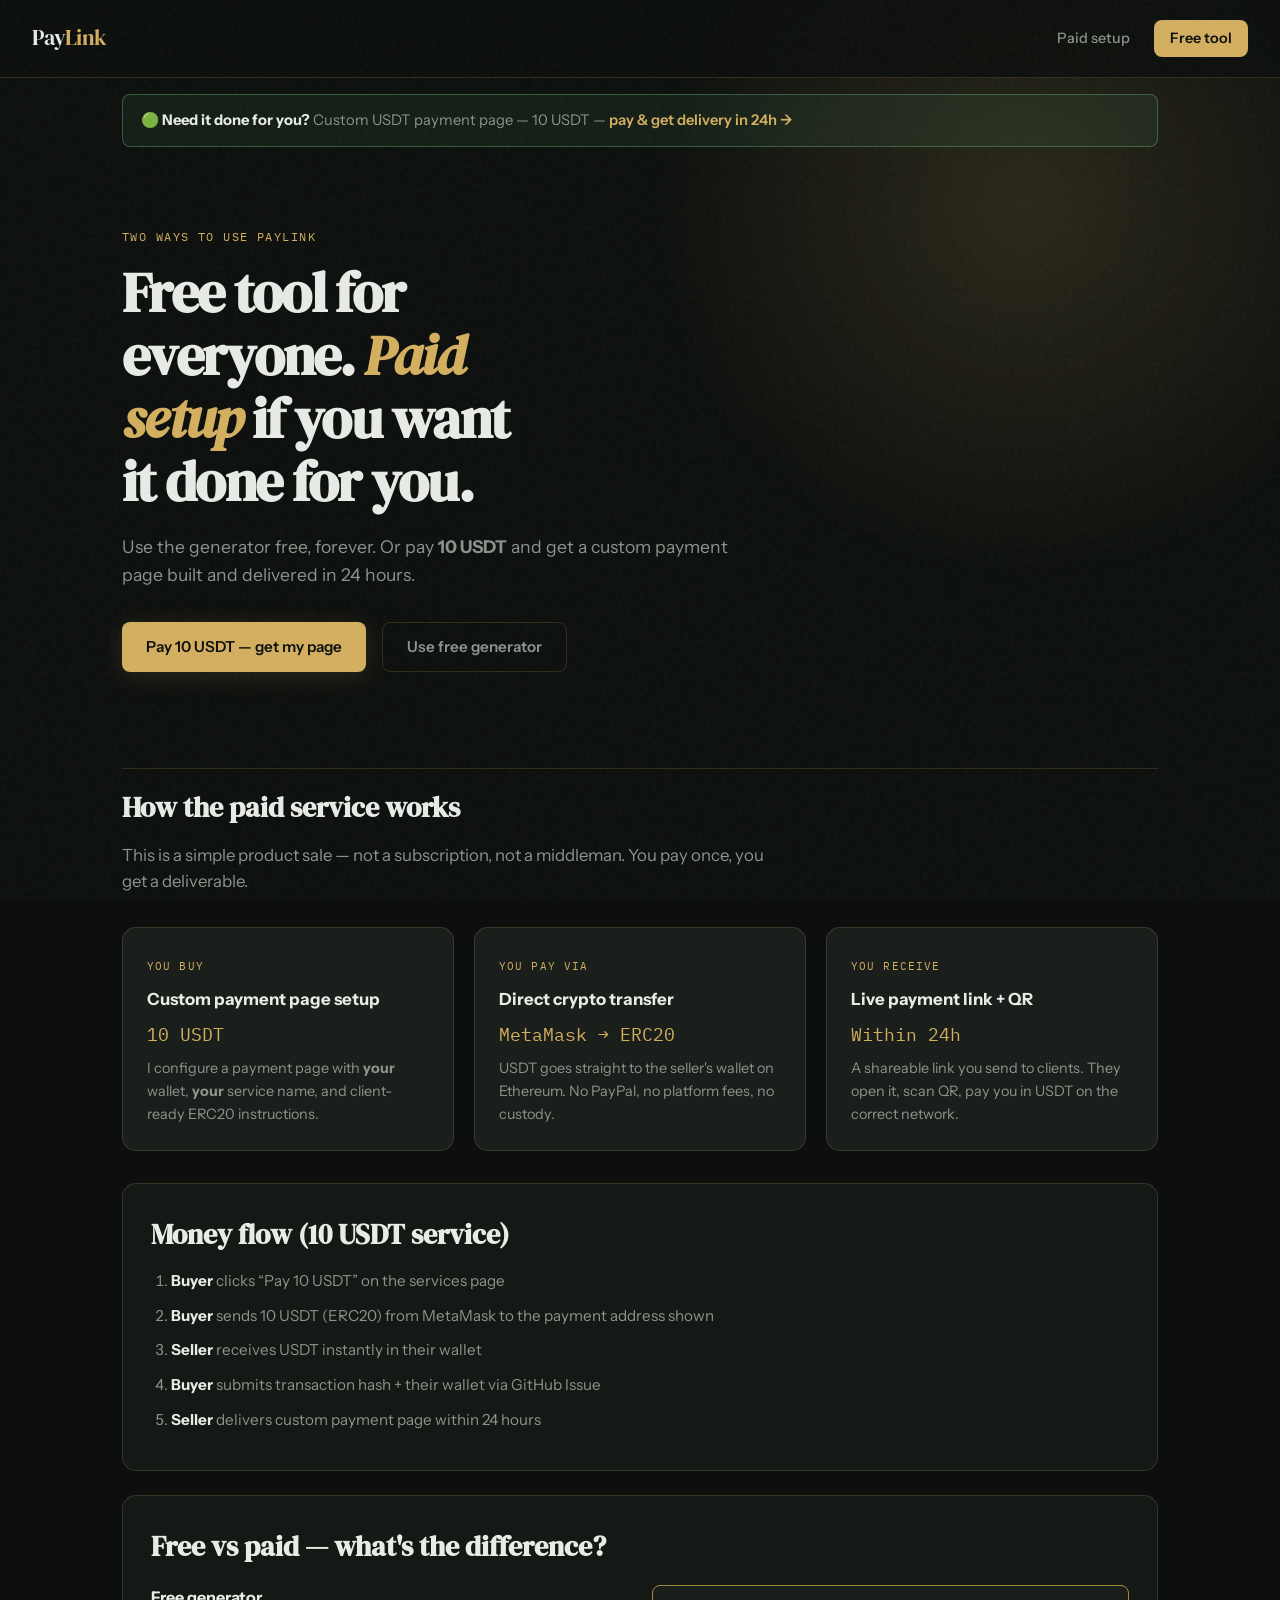
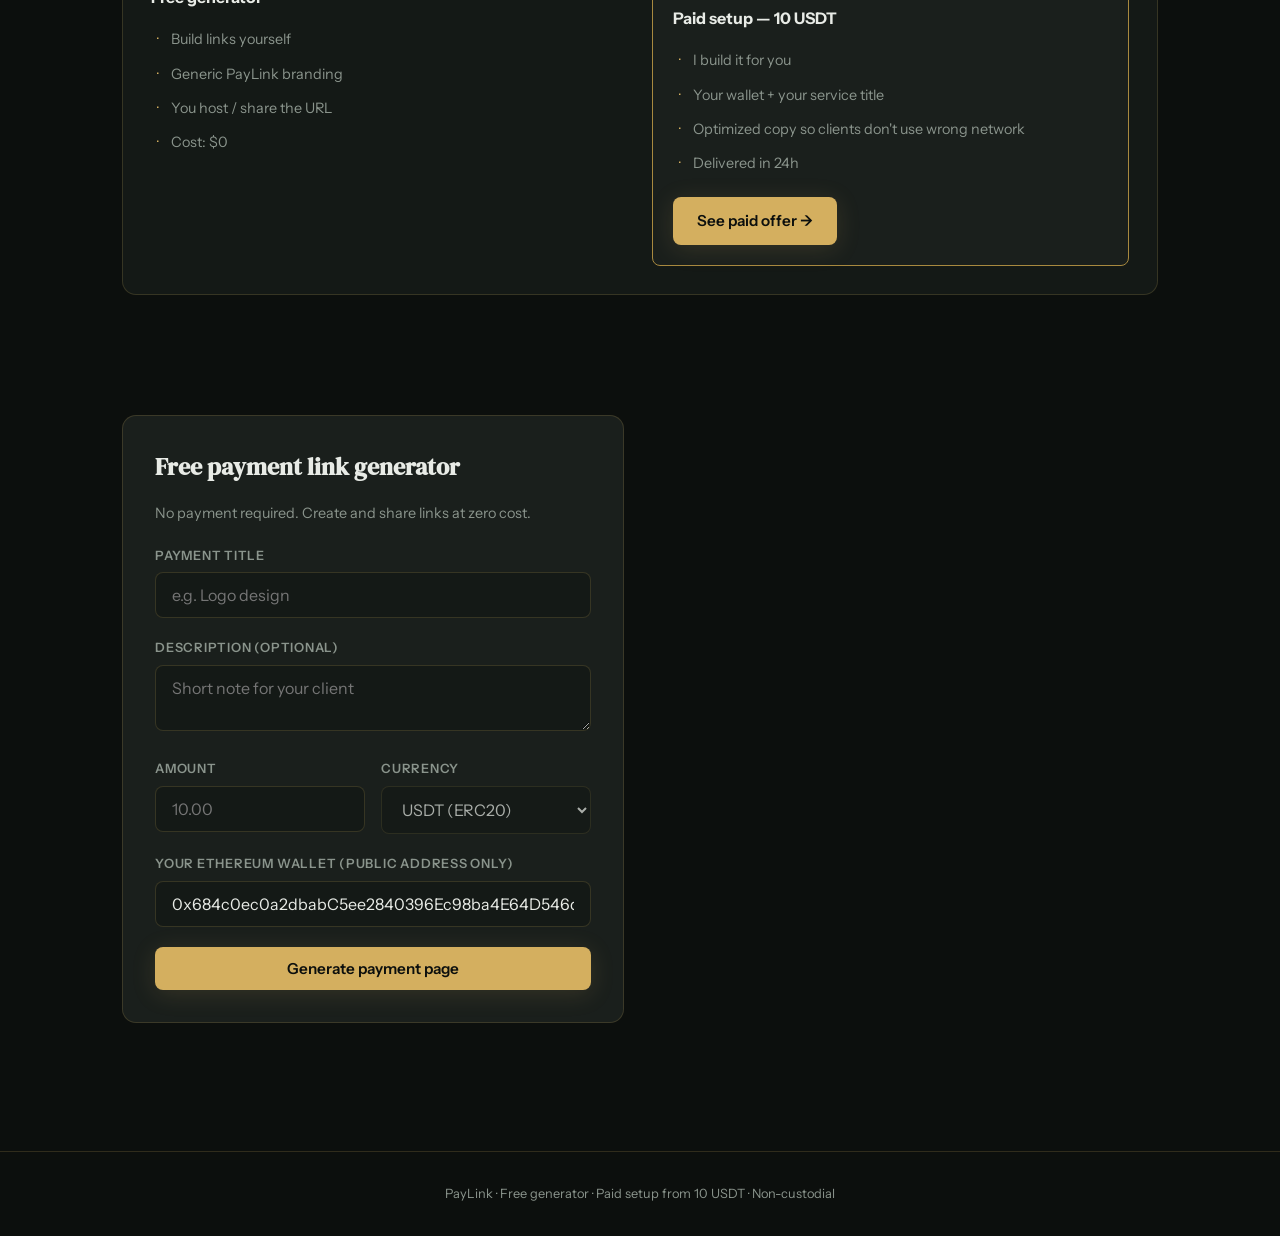
==== commit 64bd70f8: "Add urgency bar to drive 10 USDT conversions Show open slot messaging on home and services pages to " ====
--- a/index.html
+++ b/index.html
@@ -26,6 +26,10 @@
   </header>
 
   <main>
+    <aside class="urgency-bar">
+      <p>🟢 <strong>Need it done for you?</strong> Custom USDT payment page — 10 USDT — <a href="services.html">pay & get delivery in 24h →</a></p>
+    </aside>
+
     <section class="hero">
       <p class="eyebrow">Two ways to use PayLink</p>
       <h1>Free tool for everyone. <em>Paid setup</em> if you want it done for you.</h1>
--- a/styles.css
+++ b/styles.css
@@ -721,3 +721,17 @@
 }
 
 .contact-note a { color: var(--accent); }
+
+.urgency-bar {
+  margin: 1rem 0 0;
+  padding: 0.85rem 1.1rem;
+  background: rgba(107, 207, 142, 0.08);
+  border: 1px solid rgba(107, 207, 142, 0.35);
+  border-radius: var(--radius-sm);
+  font-size: 0.92rem;
+  color: var(--text-muted);
+  animation: fadeUp 0.5s ease both;
+}
+
+.urgency-bar a { color: var(--accent); font-weight: 600; }
+.urgency-bar strong { color: var(--text); }
